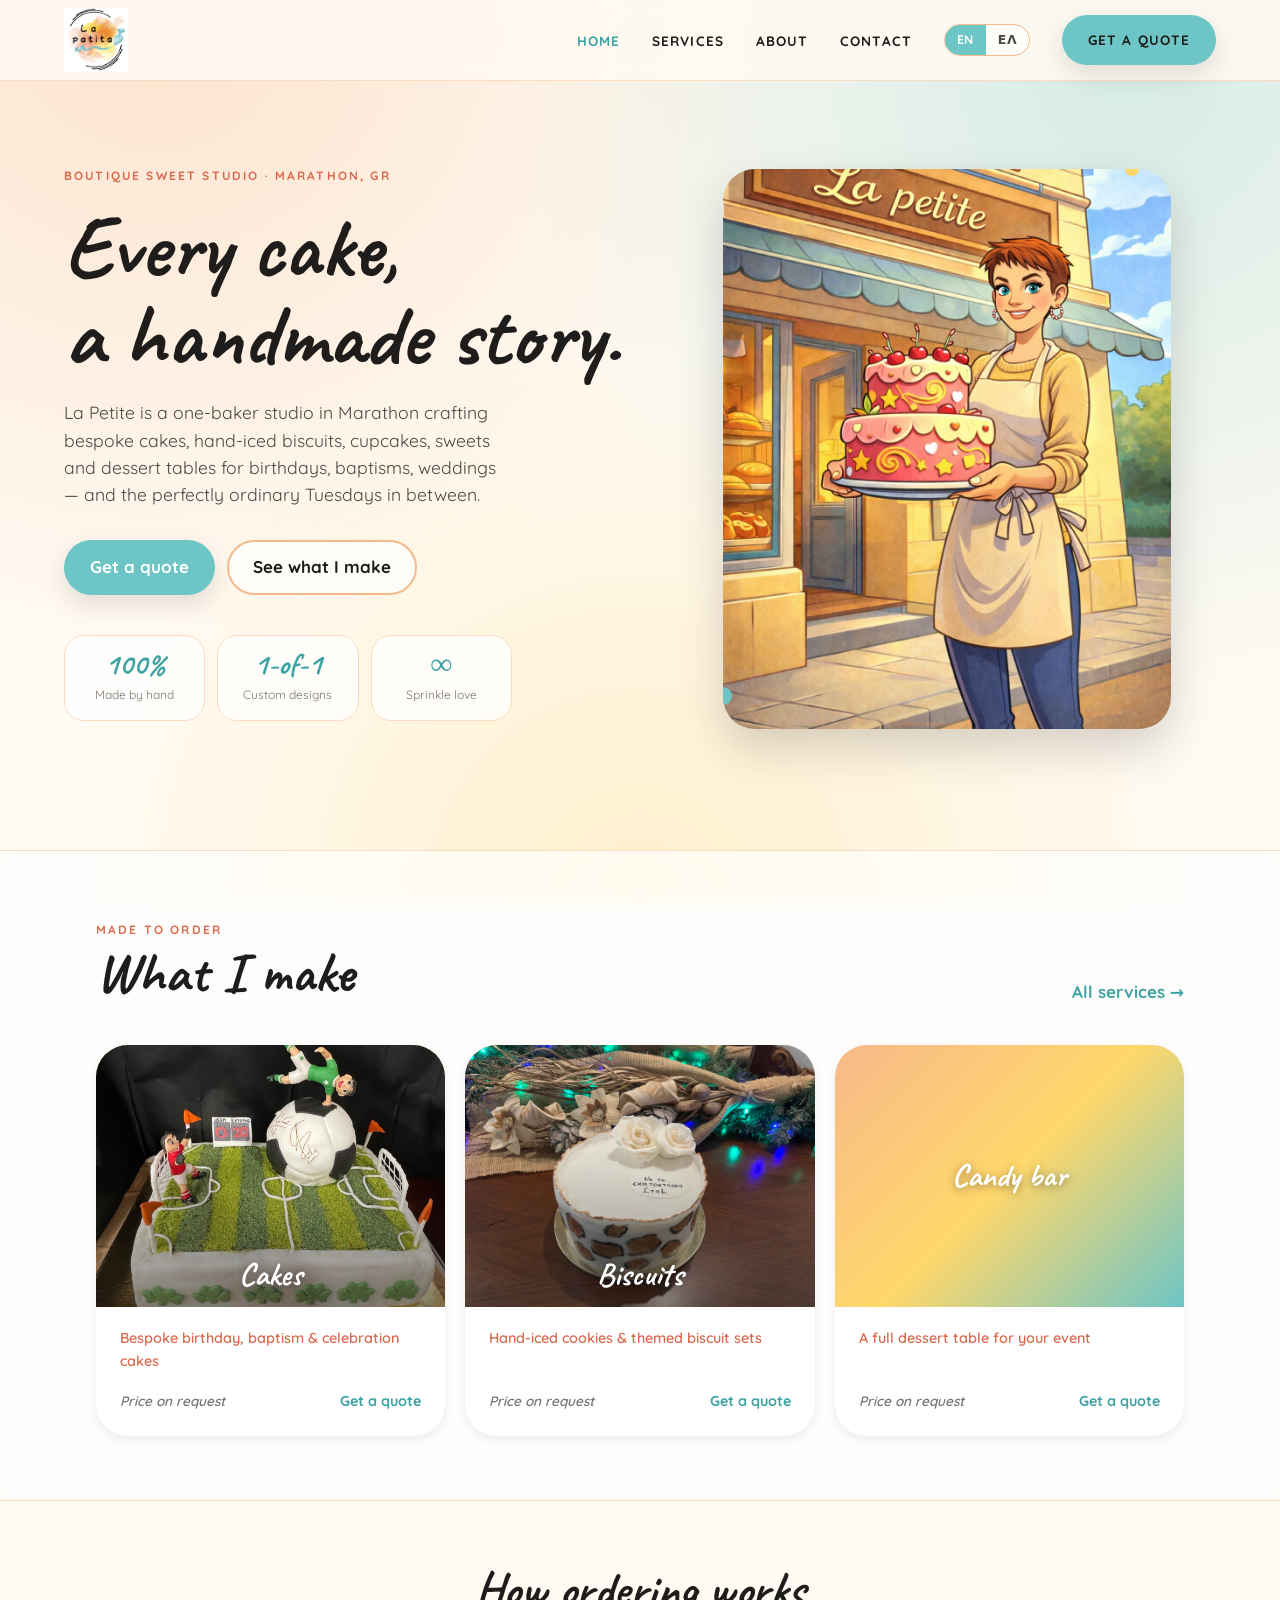
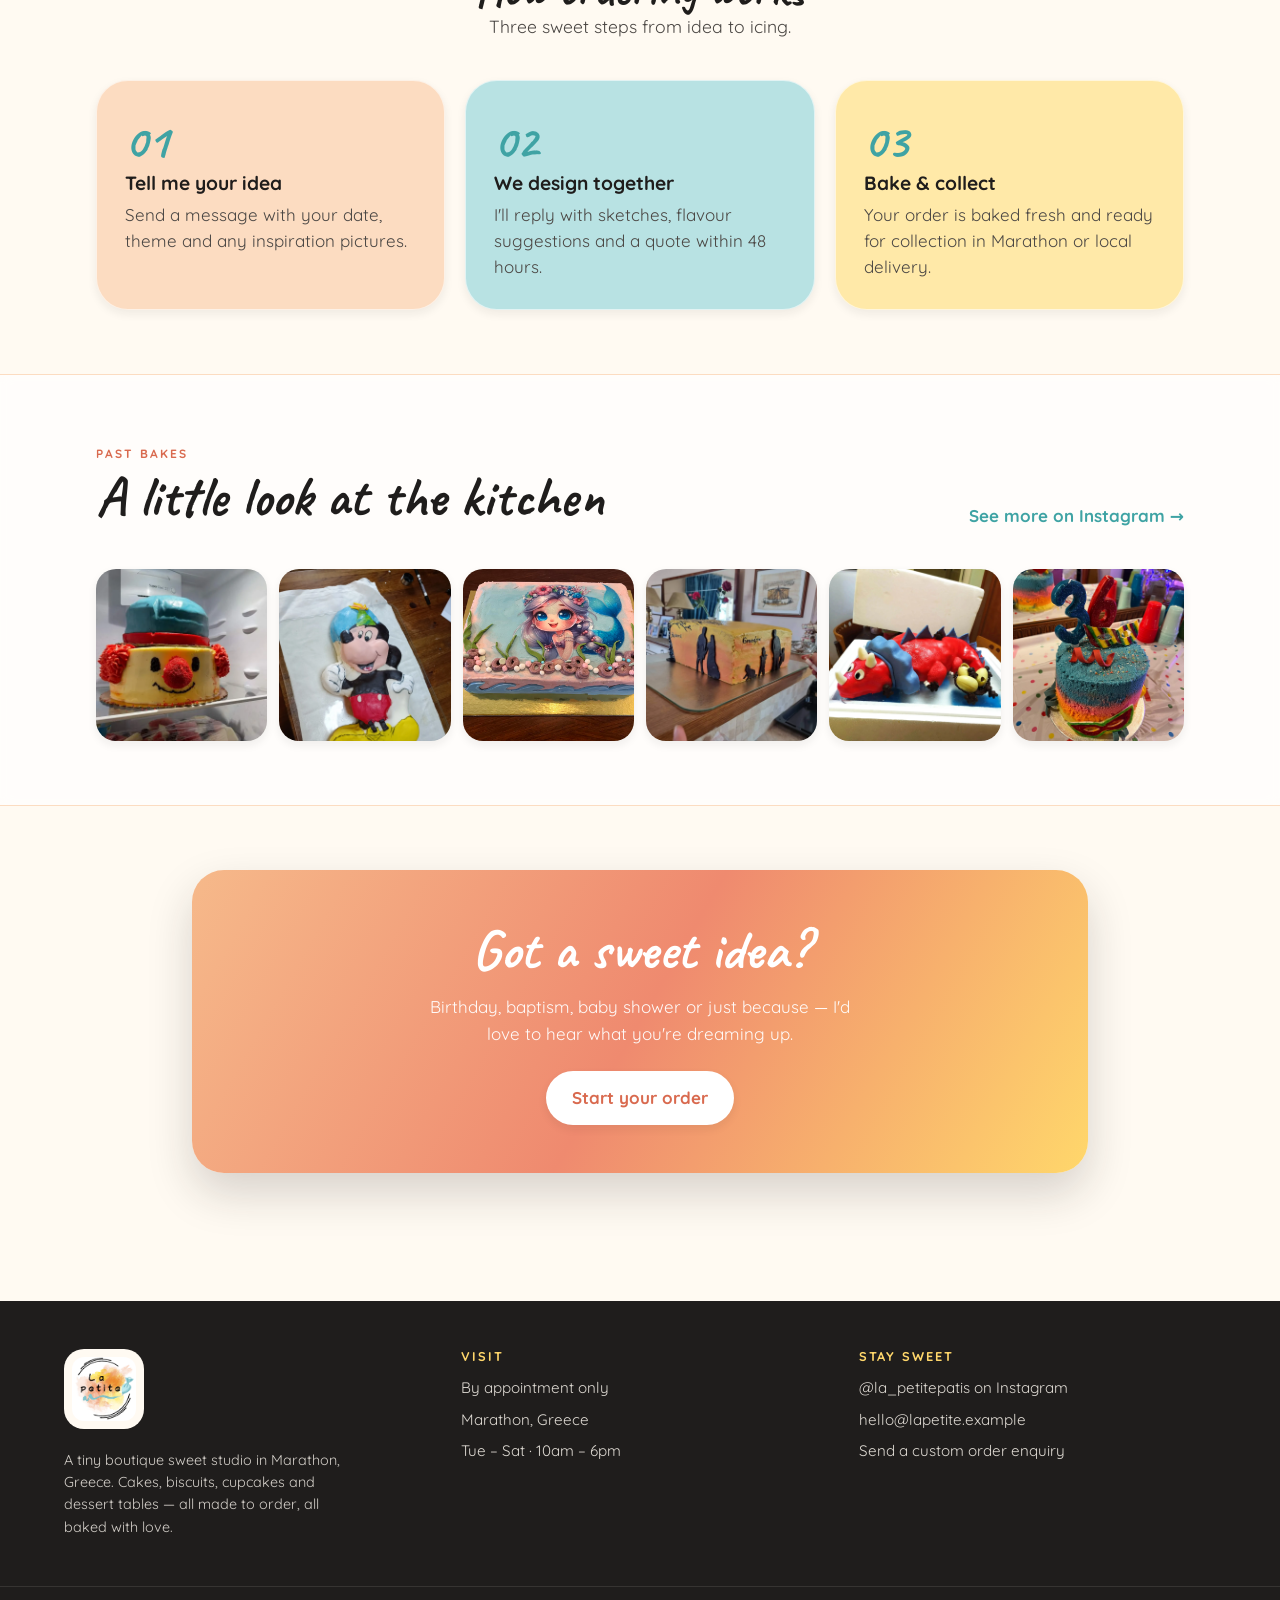
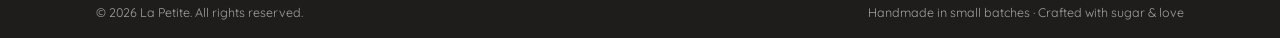
==== index.html @ d6b2ec81 "Initial commit: La Petite static website" ====
<!doctype html>
<html lang="en">
<head>
  <meta charset="utf-8" />
  <meta name="viewport" content="width=device-width, initial-scale=1" />
  <title data-i18n="title_home">La Petite — Boutique Cakes &amp; Sweet Treats</title>
  <meta name="description" content="La Petite is a small-batch boutique sweet studio in Marathon, Greece — bespoke cakes, hand-iced biscuits, cupcakes, sweets and dessert tables for every celebration." />

  <link rel="preconnect" href="https://fonts.googleapis.com" />
  <link rel="preconnect" href="https://fonts.gstatic.com" crossorigin />
  <link href="https://fonts.googleapis.com/css2?family=Caveat:wght@400;700&family=Quicksand:wght@400;500;600;700&display=swap" rel="stylesheet" />

  <link rel="stylesheet" href="assets/css/styles.css" />
  <link rel="icon" type="image/png" href="assets/images/logo.png" />
</head>
<body>

  <!-- ========== HEADER ========== -->
  <header class="site-header">
    <div class="container nav">
      <a class="brand" href="index.html" aria-label="La Petite">
        <img src="assets/images/logo.png" alt="La Petite" />
      </a>

      <ul class="nav-links">
        <li><a href="index.html"   data-nav="index.html" data-i18n="nav_home">Home</a></li>
        <li><a href="menu.html"    data-nav="menu.html"  data-i18n="nav_menu">Services</a></li>
        <li><a href="about.html"   data-nav="about.html" data-i18n="nav_about">About</a></li>
        <li><a href="contact.html" data-nav="contact.html" data-i18n="nav_contact">Contact</a></li>
        <li>
          <div class="lang-switch">
            <button type="button" data-lang="en">EN</button>
            <button type="button" data-lang="el">ΕΛ</button>
          </div>
        </li>
        <li><a class="btn btn-primary" href="contact.html" data-i18n="nav_cta">Get a Quote</a></li>
      </ul>

      <button class="nav-toggle" aria-expanded="false" aria-controls="mobile-menu" data-i18n-attr="aria-label:nav_toggle_aria">
        <svg class="icon-open" viewBox="0 0 24 24" fill="none" stroke="currentColor" stroke-width="2" stroke-linecap="round"><line x1="4" y1="7" x2="20" y2="7"/><line x1="4" y1="12" x2="20" y2="12"/><line x1="4" y1="17" x2="20" y2="17"/></svg>
        <svg class="icon-close" viewBox="0 0 24 24" fill="none" stroke="currentColor" stroke-width="2" stroke-linecap="round"><line x1="6" y1="6" x2="18" y2="18"/><line x1="6" y1="18" x2="18" y2="6"/></svg>
      </button>
    </div>

    <nav id="mobile-menu" class="mobile-menu" aria-label="Mobile">
      <ul>
        <li><a href="index.html"   data-nav="index.html" data-i18n="nav_home">Home</a></li>
        <li><a href="menu.html"    data-nav="menu.html"  data-i18n="nav_menu">Services</a></li>
        <li><a href="about.html"   data-nav="about.html" data-i18n="nav_about">About</a></li>
        <li><a href="contact.html" data-nav="contact.html" data-i18n="nav_contact">Contact</a></li>
        <li>
          <div class="lang-switch">
            <button type="button" data-lang="en">EN</button>
            <button type="button" data-lang="el">ΕΛ</button>
          </div>
        </li>
        <li><a class="btn btn-primary" href="contact.html" data-i18n="nav_cta">Get a Quote</a></li>
      </ul>
    </nav>
  </header>

  <main>

    <!-- ========== HERO ========== -->
    <section class="hero">
      <div class="container hero-grid">
        <div>
          <span class="eyebrow" data-i18n="home_eyebrow">Boutique sweet studio · Marathon, GR</span>
          <h1>
            <span data-i18n="home_title_1">Sweet little things</span>
            <span data-i18n="home_title_2">for your big day.</span>
          </h1>
          <p data-i18n="home_intro">
            La Petite is a one-baker studio in Marathon crafting bespoke cakes,
            hand-iced biscuits, cupcakes, sweets and dessert tables for
            birthdays, baptisms, weddings — and the perfectly ordinary
            Tuesdays in between.
          </p>
          <div class="hero-cta">
            <a class="btn btn-primary" href="contact.html" data-i18n="home_btn_order">Get a quote</a>
            <a class="btn btn-ghost"   href="menu.html"    data-i18n="home_btn_menu">See what I make</a>
          </div>

          <ul class="hero-stats">
            <li><span class="num" data-i18n="home_stat1_num">100%</span><span class="label" data-i18n="home_stat1_label">Made by hand</span></li>
            <li><span class="num" data-i18n="home_stat2_num">1-of-1</span><span class="label" data-i18n="home_stat2_label">Custom designs</span></li>
            <li><span class="num" data-i18n="home_stat3_num">∞</span><span class="label" data-i18n="home_stat3_label">Sprinkle love</span></li>
          </ul>
        </div>

        <div class="hero-photo">
          <img src="assets/images/gallery/hero-main.jpg"
               alt="A custom cake by La Petite"
               data-i18n-attr="alt:home_hero_alt" />
        </div>
      </div>
    </section>

    <!-- ========== WHAT I MAKE (services teaser) ========== -->
    <section class="section section-light">
      <div class="container">
        <div class="section-head row">
          <div>
            <span class="eyebrow" data-i18n="home_featured_eyebrow">Made to order</span>
            <h2 data-i18n="home_featured_title">What I make</h2>
          </div>
          <a class="more" href="menu.html" data-i18n="home_featured_more">All services →</a>
        </div>

        <div class="cake-grid">
          <article class="cake-card">
            <div class="cake-thumb has-photo">
              <img src="assets/images/gallery/cake-celebration-7.jpg" alt="" loading="lazy" />
              <span class="name" data-i18n="svc_cake_name">Cakes</span>
            </div>
            <div class="cake-body">
              <p class="tagline" data-i18n="svc_cake_tag">Bespoke birthday, baptism &amp; celebration cakes</p>
              <div class="meta">
                <span class="price" data-i18n="price_on_request">Price on request</span>
                <a class="enquire" href="contact.html?cake=cake" data-i18n="menu_quote_short">Get a quote</a>
              </div>
            </div>
          </article>

          <article class="cake-card">
            <div class="cake-thumb has-photo">
              <img src="assets/images/gallery/biscuits-1.jpg" alt="" loading="lazy" />
              <span class="name" data-i18n="svc_biscuit_name">Biscuits</span>
            </div>
            <div class="cake-body">
              <p class="tagline" data-i18n="svc_biscuit_tag">Hand-iced cookies &amp; themed biscuit sets</p>
              <div class="meta">
                <span class="price" data-i18n="price_on_request">Price on request</span>
                <a class="enquire" href="contact.html?cake=biscuits" data-i18n="menu_quote_short">Get a quote</a>
              </div>
            </div>
          </article>

          <article class="cake-card">
            <div class="cake-thumb bg-candy">
              <span class="name" data-i18n="svc_candy_name">Candy bar</span>
            </div>
            <div class="cake-body">
              <p class="tagline" data-i18n="svc_candy_tag">A full dessert table for your event</p>
              <div class="meta">
                <span class="price" data-i18n="price_on_request">Price on request</span>
                <a class="enquire" href="contact.html?cake=candy%20bar" data-i18n="menu_quote_short">Get a quote</a>
              </div>
            </div>
          </article>
        </div>
      </div>
    </section>

    <!-- ========== HOW IT WORKS ========== -->
    <section class="section">
      <div class="container">
        <div class="text-center">
          <h2 class="font-display" style="font-size:clamp(2rem,4vw,3rem)" data-i18n="home_steps_title">How ordering works</h2>
          <p class="section-intro" data-i18n="home_steps_intro">Three sweet steps from idea to icing.</p>
        </div>

        <ol class="steps">
          <li class="step bg-1">
            <p class="num">01</p>
            <h3 data-i18n="home_step1_title">Tell me your idea</h3>
            <p data-i18n="home_step1_text">Send a message with your date, theme and any inspiration pictures.</p>
          </li>
          <li class="step bg-2">
            <p class="num">02</p>
            <h3 data-i18n="home_step2_title">We design together</h3>
            <p data-i18n="home_step2_text">I'll reply with sketches, flavour suggestions and a quote within 48 hours.</p>
          </li>
          <li class="step bg-3">
            <p class="num">03</p>
            <h3 data-i18n="home_step3_title">Bake &amp; collect</h3>
            <p data-i18n="home_step3_text">Your order is baked fresh and ready for collection in Marathon or local delivery.</p>
          </li>
        </ol>
      </div>
    </section>

    <!-- ========== PAST BAKES MINI GALLERY ========== -->
    <section class="section section-light">
      <div class="container">
        <div class="section-head row">
          <div>
            <span class="eyebrow" data-i18n="home_gallery_eyebrow">Past bakes</span>
            <h2 data-i18n="home_gallery_title">A little look at the kitchen</h2>
          </div>
          <a class="more" href="https://www.instagram.com/la_petitepatis/" target="_blank" rel="noopener" data-i18n="home_gallery_more">See more on Instagram →</a>
        </div>

        <div class="mini-gallery">
          <a href="menu.html"><img src="assets/images/gallery/cake-pink-floral.jpg"     alt="" loading="lazy" /></a>
          <a href="menu.html"><img src="assets/images/gallery/cake-character-1.jpg"     alt="" loading="lazy" /></a>
          <a href="menu.html"><img src="assets/images/gallery/cake-celebration-1.jpg"   alt="" loading="lazy" /></a>
          <a href="menu.html"><img src="assets/images/gallery/biscuits-2.jpg"           alt="" loading="lazy" /></a>
          <a href="menu.html"><img src="assets/images/gallery/cake-themed-1.jpg"        alt="" loading="lazy" /></a>
          <a href="menu.html"><img src="assets/images/gallery/cake-rainbow.webp"        alt="" loading="lazy" /></a>
        </div>
      </div>
    </section>

    <!-- ========== CTA BANNER ========== -->
    <section class="section">
      <div class="container" style="max-width:60rem">
        <div class="banner-cta">
          <h2 data-i18n="home_banner_title">Got a sweet idea?</h2>
          <p data-i18n="home_banner_text">Birthday, baptism, baby shower or just because — I'd love to hear what you're dreaming up.</p>
          <a class="btn btn-light" href="contact.html" data-i18n="home_banner_btn">Start your order</a>
        </div>
      </div>
    </section>

  </main>

  <!-- ========== FOOTER ========== -->
  <footer class="site-footer">
    <div class="container footer-grid">
      <div>
        <img class="footer-brand-img" src="assets/images/logo.png" alt="La Petite" />
        <p data-i18n="footer_tagline">A tiny boutique sweet studio in Marathon, Greece. Cakes, biscuits, cupcakes and dessert tables — all made to order, all baked with love.</p>
      </div>
      <div>
        <h4 data-i18n="footer_visit">Visit</h4>
        <ul>
          <li data-i18n="footer_appt">By appointment only</li>
          <li data-i18n="footer_loc">Marathon, Greece</li>
          <li data-i18n="footer_hours">Tue – Sat · 10am – 6pm</li>
        </ul>
      </div>
      <div>
        <h4 data-i18n="footer_stay">Stay sweet</h4>
        <ul>
          <li><a href="https://www.instagram.com/la_petitepatis/" target="_blank" rel="noopener" data-i18n="footer_insta">@la_petitepatis on Instagram</a></li>
          <li><a href="mailto:hello@lapetite.example">hello@lapetite.example</a></li>
          <li><a href="contact.html" data-i18n="footer_enquiry">Send a custom order enquiry</a></li>
        </ul>
      </div>
    </div>
    <div class="footer-bar">
      <div class="container">
        <p data-i18n-year="footer_rights">© <span id="year"></span> La Petite. All rights reserved.</p>
        <p data-i18n="footer_handmade">Handmade in small batches · Crafted with sugar &amp; love</p>
      </div>
    </div>
  </footer>

  <script src="assets/js/i18n.js" defer></script>
  <script src="assets/js/nav.js" defer></script>
</body>
</html>
---- assets/css/styles.css ----
/* ============================================================
   La Petite — palette inspired by the watercolour logo
   (warm peach + coral, sunny yellow, turquoise piping, ink)
   ============================================================ */

/* ---------- Tokens ---------- */
:root {
  /* Warm watercolour neutrals */
  --cream:        #fffaf2;
  --cream-soft:   #fdeede;
  --paper:        #fff5e8;

  /* Warm accents (peach + coral from the wash) */
  --peach:        #f6b98a;
  --peach-soft:   #fcdcc1;
  --coral:        #ef8a6f;
  --coral-deep:   #d96a4f;

  /* Sunny yellow centre */
  --sun:          #ffd76b;
  --sun-soft:     #ffe9a8;

  /* Turquoise / teal piping */
  --teal:         #6ec5c6;
  --teal-soft:    #b8e2e3;
  --teal-deep:    #3fa3a4;

  /* Ink / text */
  --ink:          #1f1d1c;
  --ink-soft:     #4b4744;
  --ink-mute:     #7a7470;

  --shadow-sm:    0 4px 10px rgba(31, 29, 28, 0.07);
  --shadow-md:    0 10px 25px rgba(31, 29, 28, 0.12);
  --shadow-lg:    0 20px 45px rgba(31, 29, 28, 0.18);
  --radius-sm:    0.75rem;
  --radius-md:    1.25rem;
  --radius-lg:    2rem;
  --radius-pill:  999px;
  --max-width:    72rem;
}

/* ---------- Reset ---------- */
*,
*::before,
*::after { box-sizing: border-box; }

html { scroll-behavior: smooth; }

body {
  margin: 0;
  min-height: 100vh;
  display: flex;
  flex-direction: column;
  color: var(--ink);
  background: var(--cream);
  font-family: "Quicksand", ui-sans-serif, system-ui, -apple-system,
    "Segoe UI", Roboto, sans-serif;
  font-size: 17px;
  line-height: 1.55;
  background-image:
    radial-gradient(circle at 12% 0%,  rgba(246, 185, 138, 0.35), transparent 45%),
    radial-gradient(circle at 88% 8%,  rgba(110, 197, 198, 0.28), transparent 45%),
    radial-gradient(circle at 50% 100%,rgba(255, 215, 107, 0.28), transparent 50%);
  background-attachment: fixed;
}

/* Greek glyphs (especially bold weights) render visually larger than their
   Latin counterparts in the same point size. When the page is in Greek,
   nudge the type scale down by ~6% so headings and bold text feel balanced
   with the English layout. */
:root[lang="el"]      { font-size: 15px; }   /* default 16px → rem-based sizes */
:root[lang="el"] body { font-size: 16px; }   /* matches body's explicit px size */

img { max-width: 100%; display: block; }
a   { color: inherit; }

h1, h2, h3, h4 {
  margin: 0;
  line-height: 1.15;
  color: var(--ink);
}

p { margin: 0; }

button { font: inherit; cursor: pointer; }

/* ---------- Layout helpers ---------- */
.container {
  width: 100%;
  max-width: var(--max-width);
  margin: 0 auto;
  padding: 0 1.25rem;
}
@media (min-width: 640px) { .container { padding: 0 2rem; } }

main { flex: 1 0 auto; width: 100%; }

.section { padding: 4rem 0; }
.section-lg { padding: 5.5rem 0; }
.text-center { text-align: center; }

/* ---------- Display font (matches logo's hand-drawn marker) ---------- */
.font-display {
  font-family: "Caveat", "Patrick Hand", "Segoe Script", cursive;
  font-weight: 700;
  letter-spacing: 0.5px;
  line-height: 1;
}

.eyebrow {
  display: inline-block;
  text-transform: uppercase;
  letter-spacing: 0.18em;
  font-size: 0.75rem;
  font-weight: 700;
  color: var(--coral-deep);
}

/* ---------- Buttons ---------- */
.btn {
  display: inline-flex;
  align-items: center;
  justify-content: center;
  gap: 0.5rem;
  padding: 0.75rem 1.5rem;
  border-radius: var(--radius-pill);
  font-weight: 700;
  text-decoration: none;
  border: 2px solid transparent;
  transition: background-color 0.2s ease, color 0.2s ease,
              border-color 0.2s ease, transform 0.15s ease;
  white-space: nowrap;
}
.btn:hover { transform: translateY(-1px); }
.btn:focus-visible {
  outline: 3px solid var(--teal-soft);
  outline-offset: 2px;
}

.btn-primary {
  background: var(--teal);
  color: #fff;
  box-shadow: var(--shadow-md);
}
.btn-primary:hover { background: var(--teal-deep); }

.btn-ghost {
  background: rgba(255, 255, 255, 0.75);
  color: var(--ink);
  border-color: var(--peach);
  backdrop-filter: blur(6px);
}
.btn-ghost:hover { border-color: var(--coral); color: var(--coral-deep); }

.btn-light {
  background: #fff;
  color: var(--coral-deep);
  box-shadow: var(--shadow-sm);
}
.btn-light:hover { background: var(--ink); color: #fff; }

/* ---------- Header / Nav ---------- */
.site-header {
  position: sticky;
  top: 0;
  z-index: 50;
  backdrop-filter: blur(10px);
  background: rgba(255, 250, 242, 0.88);
  border-bottom: 1px solid var(--peach-soft);
}

.nav {
  display: flex;
  align-items: center;
  justify-content: space-between;
  padding: 0.5rem 0;
  gap: 1rem;
}

.brand {
  display: inline-flex;
  align-items: center;
  text-decoration: none;
  color: var(--ink);
  flex-shrink: 0;
}
.brand img {
  height: 56px;
  width: auto;
}

.nav-links {
  list-style: none;
  display: none;
  gap: 2rem;
  margin: 0;
  padding: 0;
  align-items: center;
}
.nav-links a {
  text-decoration: none;
  text-transform: uppercase;
  letter-spacing: 0.08em;
  font-size: 0.85rem;
  font-weight: 700;
  color: var(--ink);
  transition: color 0.2s;
}
.nav-links a:hover,
.nav-links a.active { color: var(--teal-deep); }

.nav-toggle {
  display: inline-flex;
  align-items: center;
  justify-content: center;
  width: 2.5rem;
  height: 2.5rem;
  background: transparent;
  border: none;
  border-radius: 0.5rem;
  color: var(--ink);
}
.nav-toggle:hover { background: var(--peach-soft); }
.nav-toggle svg { width: 24px; height: 24px; }
.nav-toggle .icon-close { display: none; }
.nav-toggle[aria-expanded="true"] .icon-open  { display: none; }
.nav-toggle[aria-expanded="true"] .icon-close { display: block; }

.mobile-menu {
  display: none;
  border-top: 1px solid var(--peach-soft);
  background: rgba(255, 250, 242, 0.97);
}
.mobile-menu.open { display: block; }
.mobile-menu ul {
  list-style: none;
  margin: 0;
  padding: 1rem 1.25rem;
  display: flex;
  flex-direction: column;
  gap: 0.5rem;
}
.mobile-menu a {
  display: block;
  padding: 0.65rem 0.25rem;
  text-decoration: none;
  font-weight: 700;
  color: var(--ink);
}
.mobile-menu a.active { color: var(--teal-deep); }
.mobile-menu .btn { align-self: flex-start; margin-top: 0.5rem; }

@media (min-width: 800px) {
  .nav-links  { display: flex; }
  .nav-toggle { display: none; }
  .mobile-menu { display: none !important; }
  .brand img { height: 64px; }
}

/* ---------- Language switch ---------- */
.lang-switch {
  display: inline-flex;
  align-items: stretch;
  border: 1.5px solid var(--peach);
  border-radius: var(--radius-pill);
  overflow: hidden;
  font-size: 0.78rem;
  font-weight: 700;
  background: rgba(255, 255, 255, 0.6);
}
.lang-switch button {
  background: transparent;
  border: none;
  padding: 0.35rem 0.75rem;
  color: var(--ink-soft);
  cursor: pointer;
  letter-spacing: 0.04em;
  transition: background-color 0.2s, color 0.2s;
}
.lang-switch button:hover { color: var(--ink); }
.lang-switch button.active {
  background: var(--teal);
  color: #fff;
}
.lang-switch button:focus-visible {
  outline: 2px solid var(--teal-deep);
  outline-offset: -2px;
}

/* On the mobile menu, give it a little breathing room */
.mobile-menu .lang-switch { margin-top: 0.25rem; align-self: flex-start; }

/* ---------- Hero ---------- */
.hero { position: relative; overflow: hidden; }
.hero-grid {
  display: grid;
  grid-template-columns: 1fr;
  gap: 3rem;
  padding: 4rem 0 5rem;
  align-items: center;
}
.hero h1 {
  font-family: "Caveat", "Patrick Hand", "Segoe Script", cursive;
  font-weight: 700;
  font-size: clamp(3rem, 7vw, 5.5rem);
  color: var(--coral-deep);
  margin-top: 1rem;
  line-height: 1;
}
.hero h1 span { color: var(--ink); display: block; text-wrap: balance; }

/* Greek hero title is longer than the English one — shrink it so each
   span (line) still fits on a single row instead of wrapping to 4–5. */
:root[lang="el"] .hero h1 {
  font-size: clamp(2.25rem, 5vw, 3.5rem);
}
.hero p {
  margin-top: 1.25rem;
  max-width: 28rem;
  color: var(--ink-soft);
  font-size: 1.1rem;
}
.hero-cta {
  display: flex;
  flex-wrap: wrap;
  gap: 0.75rem;
  margin-top: 2rem;
}
.hero-stats {
  display: grid;
  grid-template-columns: repeat(3, 1fr);
  gap: 0.75rem;
  margin-top: 2.5rem;
  max-width: 28rem;
  list-style: none;
  padding: 0;
}
.hero-stats li {
  background: rgba(255, 255, 255, 0.75);
  backdrop-filter: blur(6px);
  border: 1px solid var(--peach-soft);
  border-radius: var(--radius-md);
  text-align: center;
  padding: 0.85rem 0.5rem;
}
.hero-stats .num {
  display: block;
  font-family: "Caveat", "Patrick Hand", cursive;
  font-weight: 700;
  font-size: 1.9rem;
  color: var(--teal-deep);
  line-height: 1;
}
.hero-stats .label {
  font-size: 0.75rem;
  color: var(--ink-mute);
}

/* Decorative cake stack — recoloured to logo palette */
.cake-stack-wrap {
  position: relative;
  height: 22rem;
  display: flex;
  align-items: flex-end;
  justify-content: center;
}
.cake-stack {
  position: relative;
  width: min(22rem, 100%);
  animation: float-slow 6s ease-in-out infinite;
}
.tier {
  margin-inline: auto;
  border-radius: 1.5rem;
  box-shadow: var(--shadow-md);
}
.tier.top    { width: 45%; height: 3rem;  border-radius: 999px 999px 1rem 1rem;
               background: linear-gradient(90deg, var(--peach-soft), var(--peach)); }
.tier.middle { width: 60%; height: 5rem; margin-top: -0.25rem;
               background: linear-gradient(90deg, var(--coral), var(--peach));
               display: flex; align-items: center; justify-content: center;
               color: #fff; font-family: "Caveat", cursive;
               font-weight: 700; font-size: 1.7rem; }
.tier.lower  { width: 78%; height: 6rem; margin-top: -0.5rem;
               background: linear-gradient(90deg, var(--teal), var(--sun)); }
.tier.base   { width: 95%; height: 7rem; margin-top: -0.5rem;
               background: linear-gradient(90deg, var(--peach-soft), var(--cream), var(--teal-soft));
               box-shadow: var(--shadow-lg); }
.plate {
  width: 90%;
  height: 0.6rem;
  margin: 0.6rem auto 0;
  border-radius: 999px;
  background: rgba(31, 29, 28, 0.12);
}
.sprinkle {
  position: absolute;
  width: 12px;
  height: 12px;
  border-radius: 50%;
}
.sprinkle.s1 { background: var(--sun);       top: -1rem;  left: 2rem;    transform: rotate(45deg); }
.sprinkle.s2 { background: var(--coral);     top: 0.5rem; right: 2.5rem; transform: rotate(12deg); }
.sprinkle.s3 { background: var(--teal);      top: 5rem;   left: -0.5rem; }
.sprinkle.s4 { background: var(--peach-soft);top: 8rem;   right: 0; }

@keyframes float-slow {
  0%, 100% { transform: translateY(0) rotate(0); }
  50%      { transform: translateY(-10px) rotate(2deg); }
}

/* Hero photo (replaces the CSS cake stack) */
.hero-photo {
  position: relative;
  border-radius: var(--radius-lg);
  overflow: hidden;
  box-shadow: var(--shadow-lg);
  aspect-ratio: 4 / 5;
  max-width: 28rem;
  margin: 0 auto;
  background: var(--peach-soft);
}
.hero-photo img {
  width: 100%;
  height: 100%;
  object-fit: cover;
  display: block;
}
.hero-photo::before,
.hero-photo::after {
  content: "";
  position: absolute;
  border-radius: 50%;
  z-index: 2;
  pointer-events: none;
}
.hero-photo::before {
  width: 14px; height: 14px;
  background: var(--sun);
  top: -7px; right: 2rem;
}
.hero-photo::after {
  width: 18px; height: 18px;
  background: var(--teal);
  bottom: 1.5rem; left: -9px;
}

/* Past bakes mini-gallery */
.mini-gallery {
  display: grid;
  grid-template-columns: repeat(2, 1fr);
  gap: 0.75rem;
}
@media (min-width: 600px) { .mini-gallery { grid-template-columns: repeat(3, 1fr); } }
@media (min-width: 950px) { .mini-gallery { grid-template-columns: repeat(6, 1fr); } }

.mini-gallery a {
  display: block;
  aspect-ratio: 1;
  border-radius: var(--radius-md);
  overflow: hidden;
  box-shadow: var(--shadow-sm);
  transition: transform 0.2s ease, box-shadow 0.2s ease;
}
.mini-gallery a:hover {
  transform: translateY(-3px);
  box-shadow: var(--shadow-md);
}
.mini-gallery img {
  width: 100%; height: 100%; object-fit: cover; display: block;
}

@media (min-width: 800px) {
  .hero-grid { grid-template-columns: 1.05fr 1fr; padding: 5rem 0 7rem; }
  .cake-stack-wrap { height: 28rem; }
}

/* ---------- Sections / Cards ---------- */
.section-light {
  background: rgba(255, 255, 255, 0.65);
  backdrop-filter: blur(6px);
  border-block: 1px solid var(--peach-soft);
}

.section-head {
  display: flex;
  flex-direction: column;
  gap: 0.4rem;
  align-items: flex-start;
  margin-bottom: 2.5rem;
}
.section-head.row {
  flex-direction: row;
  flex-wrap: wrap;
  align-items: flex-end;
  justify-content: space-between;
  gap: 1rem;
}
.section-head h2 {
  font-family: "Caveat", "Patrick Hand", cursive;
  font-weight: 700;
  font-size: clamp(2.25rem, 4.5vw, 3.5rem);
}
.section-head .more {
  text-decoration: none;
  font-weight: 700;
  color: var(--teal-deep);
}
.section-head .more:hover { color: var(--coral-deep); }

.section-intro {
  max-width: 38rem;
  margin: 0 auto 2.5rem;
  color: var(--ink-soft);
  font-size: 1.1rem;
}

/* Cake cards grid */
.cake-grid {
  display: grid;
  grid-template-columns: 1fr;
  gap: 1.25rem;
}
@media (min-width: 600px) { .cake-grid { grid-template-columns: repeat(2, 1fr); } }
@media (min-width: 950px) { .cake-grid { grid-template-columns: repeat(3, 1fr); } }

.cake-card {
  background: #fff;
  border-radius: var(--radius-lg);
  overflow: hidden;
  box-shadow: var(--shadow-sm);
  transition: transform 0.2s ease, box-shadow 0.2s ease;
  display: flex;
  flex-direction: column;
}
.cake-card:hover {
  transform: translateY(-4px);
  box-shadow: var(--shadow-lg);
}

.cake-thumb {
  position: relative;
  aspect-ratio: 4 / 3;
  display: flex;
  align-items: center;
  justify-content: center;
  padding: 1rem;
  overflow: hidden;
  background: var(--peach-soft);
}
.cake-thumb img {
  position: absolute;
  inset: 0;
  width: 100%;
  height: 100%;
  object-fit: cover;
  display: block;
}
.cake-thumb .name {
  font-family: "Caveat", "Patrick Hand", cursive;
  font-weight: 700;
  color: #fff;
  font-size: 2rem;
  text-align: center;
  text-shadow: 0 2px 8px rgba(31, 29, 28, 0.45);
  padding: 0 0.5rem;
  line-height: 1;
  position: relative;
  z-index: 1;
}
/* When a photo is present, fade a gradient over the bottom for label legibility */
.cake-thumb.has-photo::after {
  content: "";
  position: absolute;
  inset: 0;
  background: linear-gradient(180deg, transparent 40%, rgba(31, 29, 28, 0.55) 100%);
  pointer-events: none;
}
.cake-thumb.has-photo .name {
  align-self: flex-end;
  margin-top: auto;
  width: 100%;
}
.cake-thumb .badge {
  position: absolute;
  top: 0.75rem; right: 0.75rem;
  background: var(--ink);
  color: var(--cream);
  font-size: 0.65rem;
  font-weight: 700;
  text-transform: uppercase;
  letter-spacing: 0.1em;
  padding: 0.25rem 0.55rem;
  border-radius: var(--radius-pill);
  z-index: 2;
}

/* Service / category gradients (used as fallback when no photo) */
.bg-cake     { background: linear-gradient(135deg, var(--peach-soft), var(--coral), var(--sun)); }
.bg-biscuit  { background: linear-gradient(135deg, var(--sun), var(--peach-soft), var(--teal-soft)); }
.bg-cupcake  { background: linear-gradient(135deg, var(--teal-soft), var(--peach-soft), var(--coral)); }
.bg-sweets   { background: linear-gradient(135deg, var(--coral), var(--sun), var(--teal-soft)); }
.bg-candy    { background: linear-gradient(135deg, var(--peach), var(--sun), var(--teal)); }

.cake-body {
  padding: 1.25rem 1.5rem 1.5rem;
  flex: 1;
  display: flex;
  flex-direction: column;
  gap: 0.6rem;
}
.cake-body h3 { font-size: 1.2rem; margin: 0; }
.cake-body .tagline {
  color: var(--coral-deep);
  font-weight: 600;
  font-size: 0.9rem;
}
.cake-body .desc {
  color: var(--ink-soft);
  font-size: 0.95rem;
}
.cake-body .meta {
  margin-top: auto;
  display: flex;
  align-items: center;
  justify-content: space-between;
  padding-top: 0.5rem;
  gap: 0.75rem;
  flex-wrap: wrap;
}
.cake-body .price {
  color: var(--ink-mute);
  font-weight: 600;
  font-size: 0.85rem;
  font-style: italic;
}
.cake-body .enquire {
  text-decoration: none;
  font-weight: 700;
  color: var(--teal-deep);
  font-size: 0.9rem;
}
.cake-body .enquire:hover { color: var(--coral-deep); }

/* ---------- Steps (How it works) ---------- */
.steps {
  display: grid;
  grid-template-columns: 1fr;
  gap: 1.25rem;
  list-style: none;
  margin: 0;
  padding: 0;
}
@media (min-width: 800px) { .steps { grid-template-columns: repeat(3, 1fr); } }

.step {
  border-radius: var(--radius-lg);
  padding: 1.75rem;
  border: 1px solid rgba(255, 255, 255, 0.6);
  box-shadow: var(--shadow-sm);
}
.step.bg-1 { background: var(--peach-soft); }
.step.bg-2 { background: var(--teal-soft); }
.step.bg-3 { background: var(--sun-soft); }
.step .num {
  font-family: "Caveat", "Patrick Hand", cursive;
  font-weight: 700;
  font-size: 3rem;
  color: var(--teal-deep);
  line-height: 1;
}
.step h3 { margin-top: 0.4rem; font-size: 1.2rem; }
.step p { margin-top: 0.5rem; color: var(--ink-soft); }

/* ---------- Banner CTA ---------- */
.banner-cta {
  border-radius: var(--radius-lg);
  padding: 3rem 1.5rem;
  text-align: center;
  background: linear-gradient(120deg, var(--peach), var(--coral), var(--sun));
  box-shadow: var(--shadow-lg);
  color: #fff;
}
.banner-cta h2 {
  font-family: "Caveat", cursive;
  font-weight: 700;
  color: #fff;
  font-size: clamp(2.25rem, 4.5vw, 3.5rem);
}
.banner-cta p {
  margin: 0.75rem auto 0;
  max-width: 28rem;
  color: rgba(255, 255, 255, 0.95);
}
.banner-cta .btn { margin-top: 1.5rem; }

/* ---------- About page ---------- */
.about-grid {
  display: grid;
  grid-template-columns: 1fr;
  gap: 2.5rem;
  align-items: center;
}
@media (min-width: 800px) { .about-grid { grid-template-columns: 3fr 2fr; } }
.about-portrait {
  position: relative;
  aspect-ratio: 1;
  border-radius: var(--radius-lg);
  background: linear-gradient(135deg, var(--peach), var(--coral), var(--sun));
  box-shadow: var(--shadow-lg);
  overflow: hidden;
  display: flex;
  align-items: center;
  justify-content: center;
}
.about-portrait .greeting {
  font-family: "Caveat", "Patrick Hand", cursive;
  font-weight: 700;
  color: #fff;
  font-size: 2.5rem;
  text-align: center;
  padding: 0 1.5rem;
  line-height: 1;
}
.about-portrait .sprinkle.s1 { top: 1.25rem; left: 1.25rem; background: var(--teal); }
.about-portrait .sprinkle.s2 { bottom: 2rem; right: 1.5rem; background: var(--cream); transform: none; }
.portrait-caption {
  margin-top: 0.75rem;
  font-size: 0.8rem;
  color: var(--ink-mute);
  text-align: center;
  font-style: italic;
}

.value-grid {
  display: grid;
  grid-template-columns: 1fr;
  gap: 1.25rem;
  margin-top: 3rem;
}
@media (min-width: 800px) { .value-grid { grid-template-columns: repeat(3, 1fr); } }
.value {
  border-radius: var(--radius-lg);
  padding: 1.75rem;
  border: 1px solid rgba(255, 255, 255, 0.6);
}
.value h3 {
  font-family: "Caveat", cursive;
  font-weight: 700;
  font-size: 1.9rem;
}
.value p { margin-top: 0.4rem; color: var(--ink-soft); }
.value.v1 { background: var(--peach-soft); }
.value.v2 { background: var(--teal-soft); }
.value.v3 { background: var(--sun-soft); }

/* ---------- Contact page ---------- */
.contact-grid {
  display: grid;
  grid-template-columns: 1fr;
  gap: 2rem;
  margin-top: 3rem;
}
@media (min-width: 900px) { .contact-grid { grid-template-columns: 1fr 2fr; } }

.contact-info {
  display: flex;
  flex-direction: column;
  gap: 1.25rem;
}
.info-card {
  border-radius: var(--radius-lg);
  padding: 1.5rem;
}
.info-card.pink { background: var(--peach-soft); }
.info-card.mint { background: var(--teal-soft); }
.info-card h3 {
  font-family: "Caveat", cursive;
  font-weight: 700;
  font-size: 1.8rem;
}
.info-card ul {
  list-style: none;
  margin: 0.75rem 0 0;
  padding: 0;
  display: flex;
  flex-direction: column;
  gap: 0.5rem;
  font-size: 0.95rem;
  color: var(--ink-soft);
}
.info-card a {
  color: var(--teal-deep);
  font-weight: 700;
  text-decoration: none;
  margin-top: 0.75rem;
  display: inline-block;
}
.info-card a:hover { color: var(--coral-deep); }

/* Form */
.contact-form {
  background: #fff;
  border-radius: var(--radius-lg);
  padding: 1.75rem;
  box-shadow: var(--shadow-md);
  display: flex;
  flex-direction: column;
  gap: 1.1rem;
}
.form-row {
  display: grid;
  grid-template-columns: 1fr;
  gap: 1.1rem;
}
@media (min-width: 600px) { .form-row { grid-template-columns: 1fr 1fr; } }

.field { display: flex; flex-direction: column; gap: 0.35rem; }
.field label {
  font-size: 0.85rem;
  font-weight: 700;
  color: var(--ink);
}
.field label .req { color: var(--coral-deep); }

.field input,
.field textarea {
  width: 100%;
  font: inherit;
  color: var(--ink);
  padding: 0.75rem 1rem;
  border-radius: var(--radius-md);
  border: 2px solid var(--peach-soft);
  background: rgba(253, 238, 222, 0.4);
  transition: border-color 0.2s, box-shadow 0.2s;
}
.field input:focus,
.field textarea:focus {
  outline: none;
  border-color: var(--teal);
  box-shadow: 0 0 0 3px rgba(110, 197, 198, 0.3);
}
.field textarea { resize: vertical; min-height: 7rem; }

.honeypot { position: absolute; left: -9999px; opacity: 0; pointer-events: none; }

.form-msg {
  padding: 0.75rem 1rem;
  border-radius: var(--radius-md);
  font-size: 0.9rem;
  display: none;
}
.form-msg.show { display: block; }
.form-msg.error   { background: #fde3dd; color: #8a2a13; border: 1px solid #f3b6a6; }
.form-msg.success { background: #def4f4; color: #1f5f60; border: 1px solid #a9dcdd; }

.form-foot { font-size: 0.78rem; color: var(--ink-mute); margin: 0; }

/* ---------- Footer ---------- */
.site-footer {
  margin-top: 4rem;
  background: var(--ink);
  color: var(--cream);
}
.footer-grid {
  display: grid;
  grid-template-columns: 1fr;
  gap: 2.5rem;
  padding: 3rem 0;
}
@media (min-width: 800px) { .footer-grid { grid-template-columns: repeat(3, 1fr); } }

.footer-brand-img {
  height: 80px;
  width: auto;
  background: var(--cream);
  padding: 0.5rem;
  border-radius: var(--radius-md);
  display: inline-block;
}
.footer-grid h4 {
  font-size: 0.8rem;
  text-transform: uppercase;
  letter-spacing: 0.15em;
  color: var(--sun);
}
.footer-grid ul {
  list-style: none; margin: 0.75rem 0 0; padding: 0;
  display: flex; flex-direction: column; gap: 0.5rem;
  font-size: 0.95rem;
  color: rgba(255, 250, 242, 0.85);
}
.footer-grid a {
  color: rgba(255, 250, 242, 0.85);
  text-decoration: none;
}
.footer-grid a:hover { color: var(--teal-soft); }
.footer-grid p {
  margin-top: 0.75rem;
  font-size: 0.9rem;
  color: rgba(255, 250, 242, 0.8);
  max-width: 18rem;
}

.footer-bar { border-top: 1px solid rgba(255, 250, 242, 0.1); }
.footer-bar .container {
  padding-block: 1rem;
  display: flex;
  flex-direction: column;
  gap: 0.4rem;
  justify-content: space-between;
  align-items: flex-start;
  font-size: 0.78rem;
  color: rgba(255, 250, 242, 0.6);
}
@media (min-width: 600px) { .footer-bar .container { flex-direction: row; align-items: center; } }

/* ---------- Reduced motion ---------- */
@media (prefers-reduced-motion: reduce) {
  *, *::before, *::after {
    animation-duration: 0.001ms !important;
    transition-duration: 0.001ms !important;
  }
  html { scroll-behavior: auto; }
}
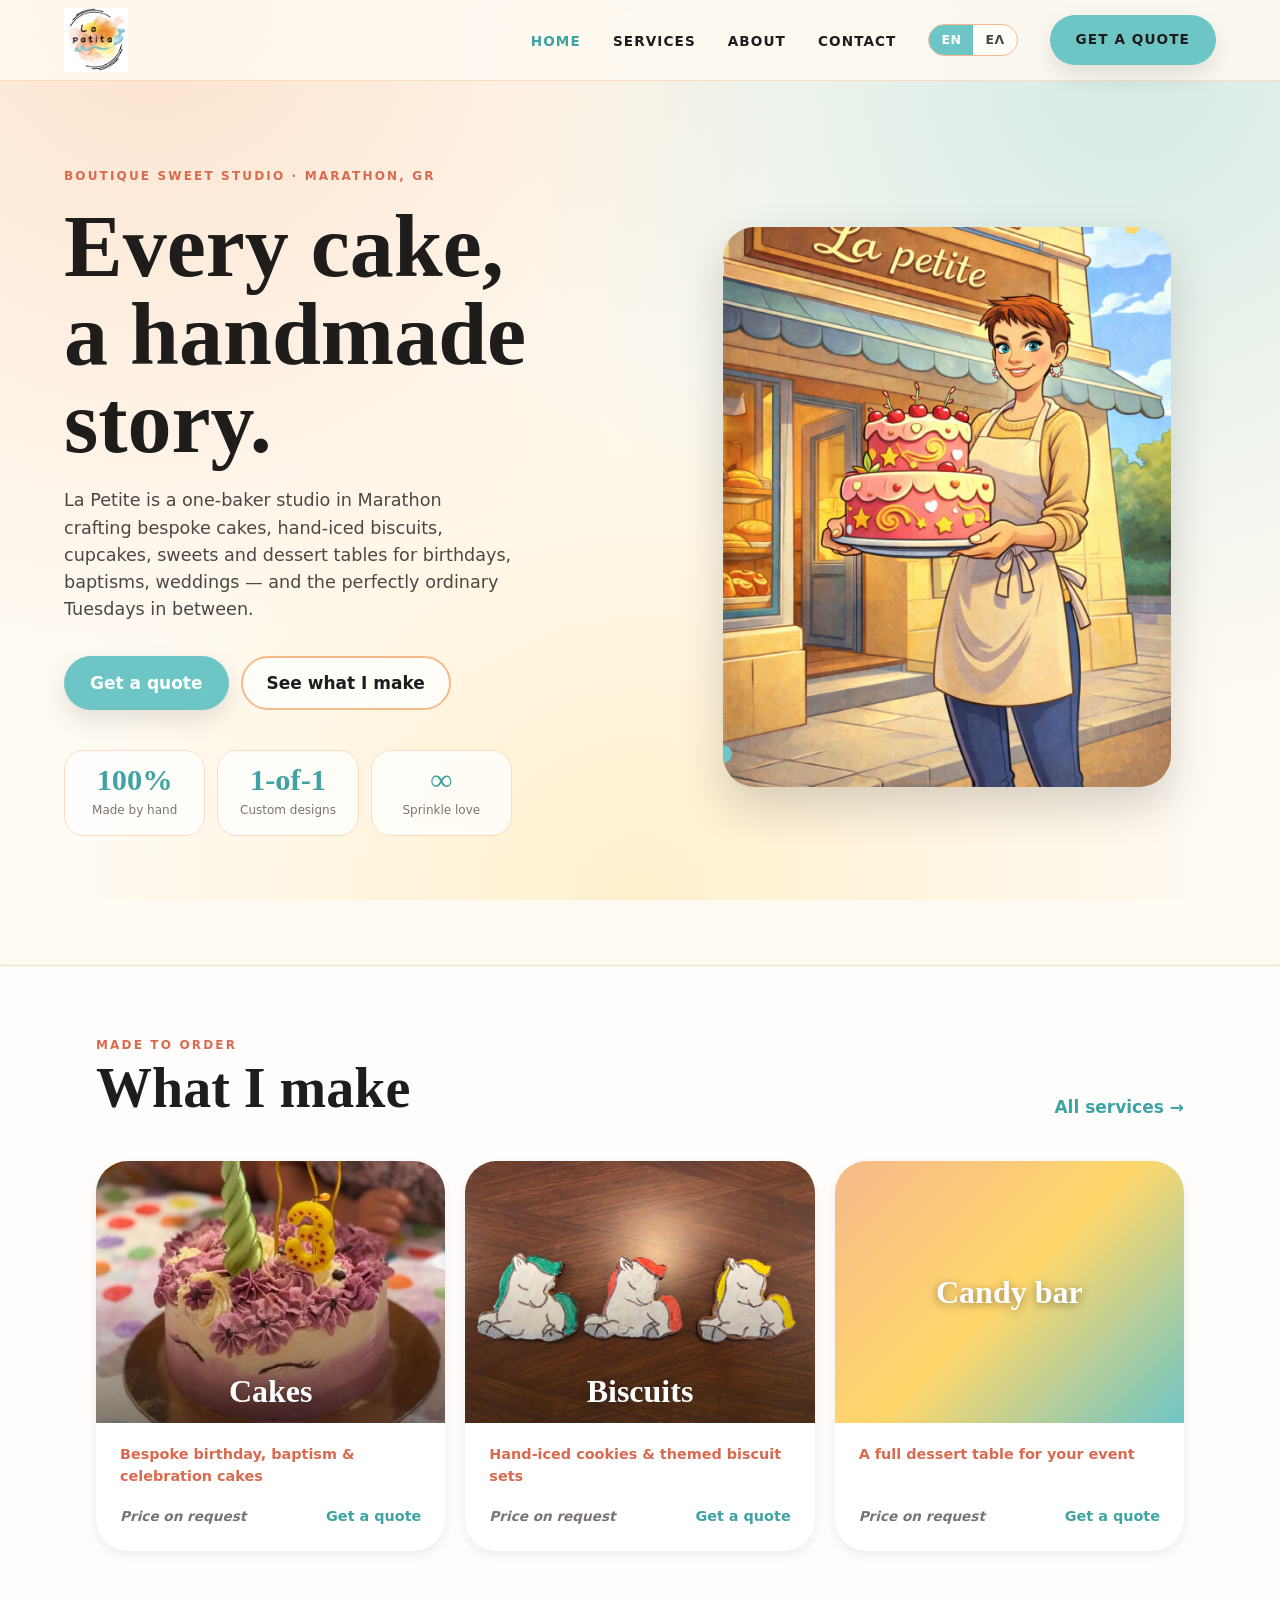
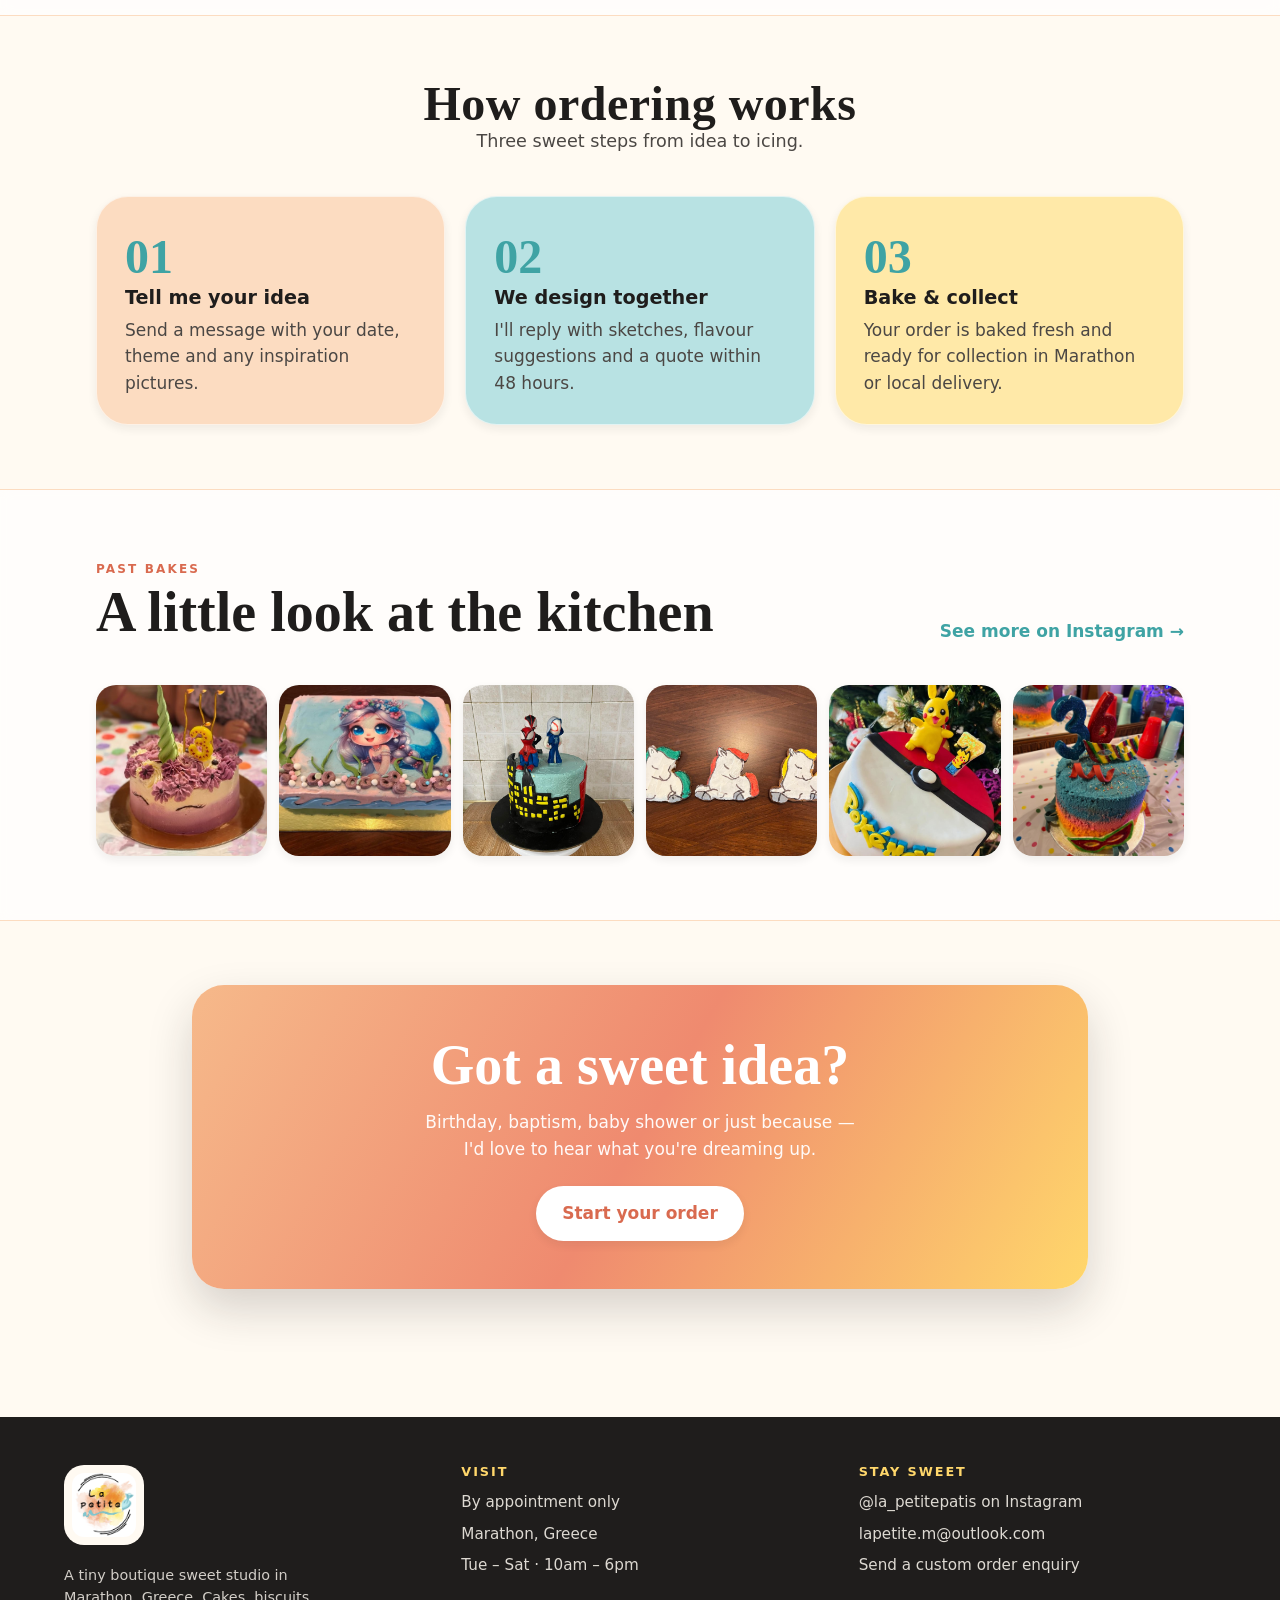
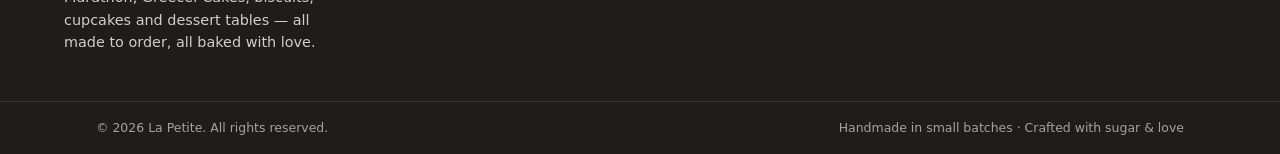
==== commit b2381a20: "Set real contact email, add CSP/security meta, expand GDPR notice" ====
--- a/index.html
+++ b/index.html
@@ -3,6 +3,12 @@
 <head>
   <meta charset="utf-8" />
   <meta name="viewport" content="width=device-width, initial-scale=1" />
+
+  <!-- Security headers (meta-equivalent; GitHub Pages can't set HTTP headers) -->
+  <meta http-equiv="Content-Security-Policy" content="default-src 'self'; script-src 'self'; style-src 'self' 'unsafe-inline' https://fonts.googleapis.com; font-src 'self' https://fonts.gstatic.com; img-src 'self' data:; connect-src 'self'; form-action 'self' mailto:; base-uri 'self'; object-src 'none'; upgrade-insecure-requests" />
+  <meta name="referrer" content="strict-origin-when-cross-origin" />
+  <meta http-equiv="X-Content-Type-Options" content="nosniff" />
+
   <title data-i18n="title_home">La Petite — Boutique Cakes &amp; Sweet Treats</title>
   <meta name="description" content="La Petite is a small-batch boutique sweet studio in Marathon, Greece — bespoke cakes, hand-iced biscuits, cupcakes, sweets and dessert tables for every celebration." />
 
@@ -110,7 +116,7 @@
         <div class="cake-grid">
           <article class="cake-card">
             <div class="cake-thumb has-photo">
-              <img src="assets/images/gallery/cake-celebration-7.jpg" alt="" loading="lazy" />
+              <img src="assets/images/gallery/cake-unicorn.jpg" alt="" loading="lazy" />
               <span class="name" data-i18n="svc_cake_name">Cakes</span>
             </div>
             <div class="cake-body">
@@ -124,7 +130,7 @@
 
           <article class="cake-card">
             <div class="cake-thumb has-photo">
-              <img src="assets/images/gallery/biscuits-1.jpg" alt="" loading="lazy" />
+              <img src="assets/images/gallery/biscuit-horses.jpg" alt="" loading="lazy" />
               <span class="name" data-i18n="svc_biscuit_name">Biscuits</span>
             </div>
             <div class="cake-body">
@@ -192,11 +198,11 @@
         </div>
 
         <div class="mini-gallery">
-          <a href="menu.html"><img src="assets/images/gallery/cake-pink-floral.jpg"     alt="" loading="lazy" /></a>
-          <a href="menu.html"><img src="assets/images/gallery/cake-character-1.jpg"     alt="" loading="lazy" /></a>
-          <a href="menu.html"><img src="assets/images/gallery/cake-celebration-1.jpg"   alt="" loading="lazy" /></a>
-          <a href="menu.html"><img src="assets/images/gallery/biscuits-2.jpg"           alt="" loading="lazy" /></a>
-          <a href="menu.html"><img src="assets/images/gallery/cake-themed-1.jpg"        alt="" loading="lazy" /></a>
+          <a href="menu.html"><img src="assets/images/gallery/cake-unicorn.jpg"         alt="" loading="lazy" /></a>
+          <a href="menu.html"><img src="assets/images/gallery/cake-mermaid.jpg"         alt="" loading="lazy" /></a>
+          <a href="menu.html"><img src="assets/images/gallery/cake-spiderman.jpg"       alt="" loading="lazy" /></a>
+          <a href="menu.html"><img src="assets/images/gallery/biscuit-horses.jpg"       alt="" loading="lazy" /></a>
+          <a href="menu.html"><img src="assets/images/gallery/cake-pokemon.jpg"         alt="" loading="lazy" /></a>
           <a href="menu.html"><img src="assets/images/gallery/cake-rainbow.webp"        alt="" loading="lazy" /></a>
         </div>
       </div>
@@ -234,7 +240,7 @@
         <h4 data-i18n="footer_stay">Stay sweet</h4>
         <ul>
           <li><a href="https://www.instagram.com/la_petitepatis/" target="_blank" rel="noopener" data-i18n="footer_insta">@la_petitepatis on Instagram</a></li>
-          <li><a href="mailto:hello@lapetite.example">hello@lapetite.example</a></li>
+          <li><a href="mailto:lapetite.m@outlook.com">lapetite.m@outlook.com</a></li>
           <li><a href="contact.html" data-i18n="footer_enquiry">Send a custom order enquiry</a></li>
         </ul>
       </div>
